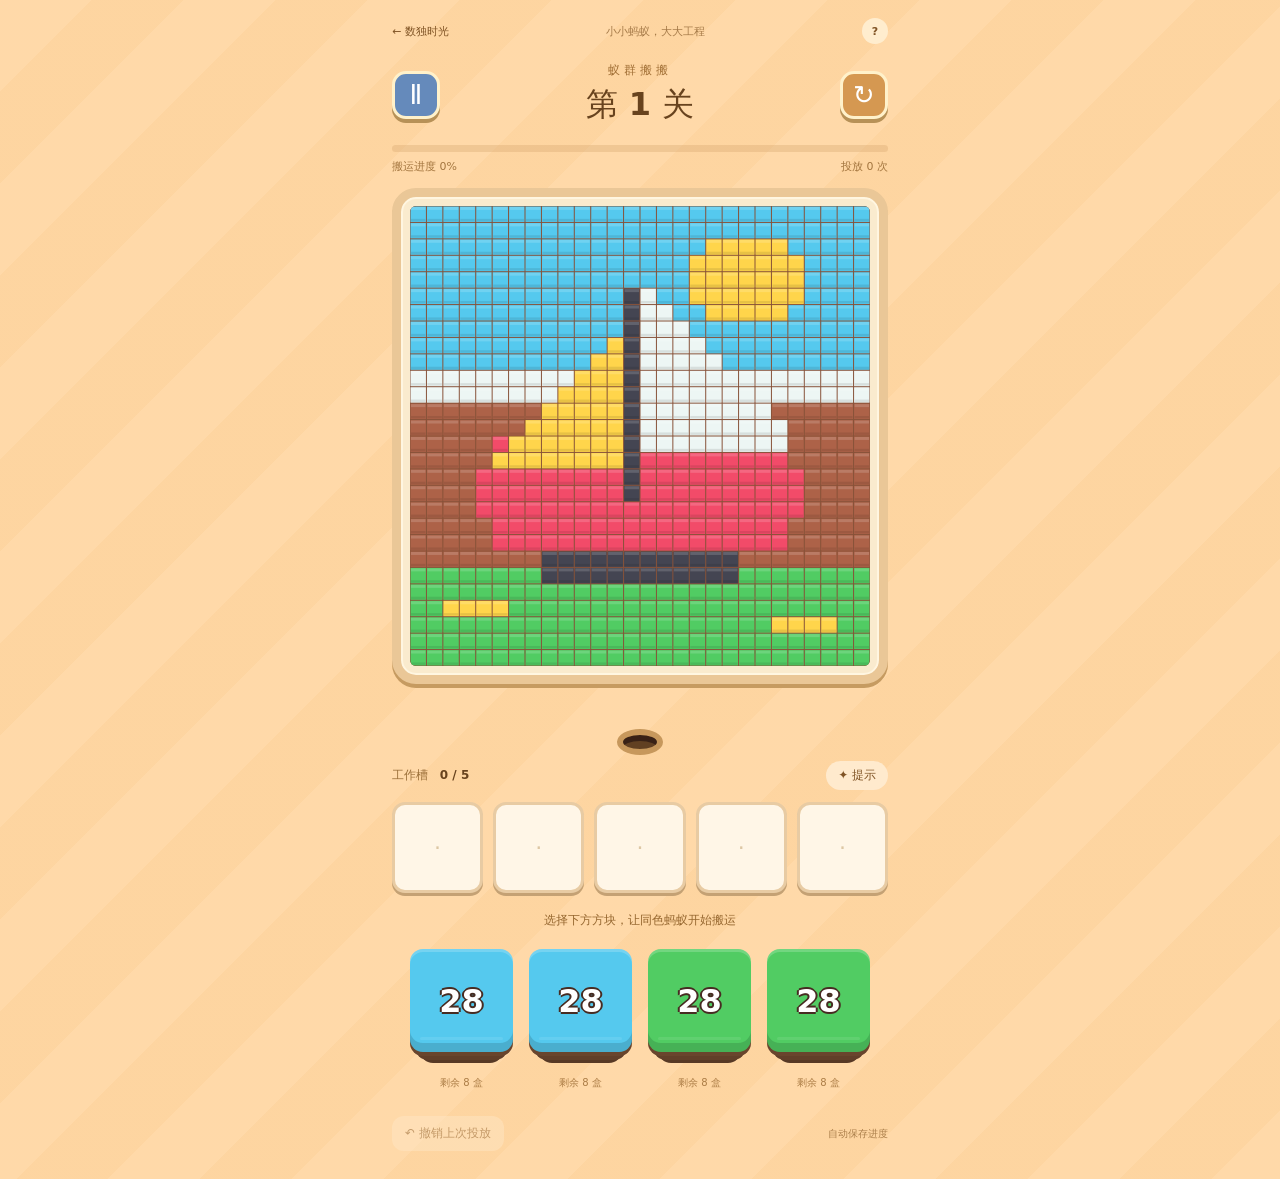
==== colony/index.html @ 5b14255b "Add ant colony pixel clearing browser game" ====
<!doctype html>
<html lang="zh-CN"><head><meta charset="utf-8"><meta name="viewport" content="width=device-width,initial-scale=1"><meta name="theme-color" content="#ffdab0"><title>蚁群搬搬 · 像素消除</title><link rel="stylesheet" href="style.css"><script src="engine.js" defer></script><script src="game.js" defer></script></head>
<body><main>
<nav><a href="../index.html">← 数独时光</a><span>小小蚂蚁，大大工程</span><button id="help" aria-label="游戏说明">?</button></nav>
<header><button id="pause" aria-label="暂停游戏">Ⅱ</button><div><p>蚁群搬搬</p><h1>第 <span id="level">1</span> 关</h1></div><button id="restart" aria-label="重新开始">↻</button></header>
<div class="progress"><div id="progress-fill"></div></div><p class="progress-caption"><span id="progress-text">搬运进度 0%</span><span id="moves">投放 0 次</span></p>
<section class="frame"><canvas id="picture" aria-label="待搬运的彩色像素图案"></canvas><div id="overlay" hidden><h2 id="overlay-title"></h2><p id="overlay-text"></p><button id="overlay-action">继续</button></div></section>
<div class="trail"><canvas id="ants" aria-hidden="true"></canvas><div class="nest"></div></div>
<div class="slot-heading"><span>工作槽 <strong id="slot-count">0 / 5</strong></span><button id="hint">✦ 提示</button></div><div id="slots" aria-label="五个工作槽"></div>
<p id="message" role="status">选择下方方块，让同色蚂蚁开始搬运</p>
<section id="stacks" aria-label="待投放的方块"></section>
<footer><button id="undo">↶ 撤销上次投放</button><span id="save-status">自动保存进度</span></footer>
<dialog id="instructions"><h2>蚁群搬搬</h2><p>点击每列最上面的方块，把它放进工作槽。数字代表它能搬走的同色像素数量。</p><p>蚂蚁只能搬走图案边缘、或与空白相邻的像素。搬空一盒就会腾出槽位；5 个槽都满且无法搬运时，本局失败。</p><p>清空图案即可过关。先观察露在外面的颜色，再选择方块！操作失误可以撤销上一次投放。</p><button id="close-help">知道了</button></dialog>
</main></body></html>
---- colony/style.css ----
:root{font-family:system-ui,-apple-system,sans-serif;color:#68431e;background:#ffd7a4;font-synthesis:none}*{box-sizing:border-box}body{margin:0;background:repeating-linear-gradient(135deg,#ffffff0d 0 65px,#dba14e0a 65px 130px);min-height:100vh}main{max-width:540px;padding:18px 22px 28px;margin:auto}button,a{-webkit-tap-highlight-color:transparent}button{font:inherit;cursor:pointer;touch-action:manipulation;border:0}button:focus-visible,a:focus-visible{outline:3px solid #3670b8;outline-offset:4px}button:disabled{cursor:default;opacity:.45}nav{display:flex;justify-content:space-between;align-items:center;font-size:11px;color:#a67b49}nav a{color:#805425;text-decoration:none}nav button{border-radius:50%;width:26px;height:26px;background:#ffedce;color:#805425;font-weight:bold}header{display:flex;justify-content:space-between;align-items:center;text-align:center;margin:18px 0}header p{font-size:12px;letter-spacing:4px;margin:0 0 4px;color:#a06e34}h1{margin:0;font-size:32px;font-weight:850}header button{background:#658abb;color:white;border:3px solid #fff1ca;border-radius:14px;width:48px;height:48px;font-size:26px;box-shadow:0 4px 0 #b79157}#restart{background:#d59851}.progress{height:7px;background:#d2a16a55;border-radius:8px;overflow:hidden}#progress-fill{height:100%;width:0;background:#77a452;border-radius:8px;transition:width .2s}.progress-caption{display:flex;justify-content:space-between;font-size:11px;margin:7px 0 14px;color:#a3753e}.frame{position:relative;background:#faebce;border:9px solid #eac797;border-radius:24px;box-shadow:0 4px 0 #c69b61, inset 0 0 0 2px #fff6e1;padding:9px;overflow:hidden}#picture{display:block;width:100%;aspect-ratio:1;border-radius:6px;background:#854b32;image-rendering:pixelated}#overlay{position:absolute;inset:0;background:#fff0d9eF;display:flex;flex-direction:column;align-items:center;justify-content:center;text-align:center;padding:24px;backdrop-filter:blur(3px)}#overlay[hidden]{display:none}#overlay h2{font-size:28px;margin:0 0 12px}#overlay p{font-size:14px;line-height:1.8}#overlay button,dialog button{background:#638a4d;color:white;padding:12px 30px;border-radius:12px;box-shadow:0 4px 0 #466637}.trail{height:74px;position:relative}.trail canvas{width:100%;height:100%;display:block}.nest{position:absolute;left:calc(50% - 23px);bottom:3px;width:46px;height:26px;border-radius:50%;background:#614022;border:6px solid #c7985c;box-shadow:inset 0 6px 0 #382116;pointer-events:none}.slot-heading{display:flex;justify-content:space-between;font-size:12px;align-items:center;margin:3px 0 12px;color:#9d713b}.slot-heading strong{margin-left:8px;color:#68431e}.slot-heading button{background:#ffeacd;border-radius:15px;color:#805425;padding:6px 12px}#slots{display:grid;grid-template-columns:repeat(5,minmax(0,1fr));gap:10px}.slot{aspect-ratio:1;background:#fff6e7;border:3px solid #e8cba3;border-radius:13px;box-shadow:0 3px 0 #c4a174;display:flex;align-items:center;justify-content:center}.empty{font-size:22px;color:#ddc7a4}.box{width:100%;aspect-ratio:1;border-radius:13px;background:var(--color);position:relative;display:flex;align-items:center;justify-content:center;font-size:clamp(20px,6vw,32px);font-weight:900;color:white;text-shadow:2px 0 #472c22,-2px 0 #472c22,0 2px #472c22,0 -2px #472c22;box-shadow:inset 0 -9px 0 #0002,inset 0 3px 0 #ffffff30,0 4px 0 #69452d;transition:transform .15s}.box::after{content:'';position:absolute;bottom:12px;left:10%;width:80%;height:3px;background:#ffffff16;border-radius:3px}.slot .box{width:90%;font-size:clamp(19px,5vw,29px)}.waiting{animation:waiting 1.5s infinite}.hinted{outline:4px solid #fff6d2;animation:wiggle .7s infinite}#message{text-align:center;font-size:12px;color:#96672f;min-height:32px;margin:18px 0 6px;line-height:1.5}#stacks{display:grid;grid-template-columns:repeat(4,minmax(0,1fr));gap:16px;padding:0 18px}.stack{position:relative;padding-bottom:38px;min-width:0}.stack button{z-index:3}.stack button:hover:not(:disabled){transform:translateY(-3px)}.stack .behind{position:absolute;left:5%;width:90%;top:14px;z-index:2;pointer-events:none;filter:brightness(.92)}.stack .behind.second{top:27px;left:10%;width:80%;z-index:1;filter:brightness(.83)}.depth{position:absolute;bottom:0;left:0;width:100%;text-align:center;color:#ab7c45;font-size:10px}.finished-stack{aspect-ratio:1;display:flex;align-items:center;justify-content:center;border:2px dashed #c79c6655;border-radius:12px;font-size:22px;color:#ba905c}footer{display:flex;justify-content:space-between;align-items:center;margin-top:26px;font-size:10px;color:#ab7f4b}footer button{padding:9px 13px;background:#ffe8c7;border-radius:12px;color:#805425;font-size:12px}dialog{max-width:380px;width:calc(100% - 40px);border:3px solid #ebc996;border-radius:22px;background:#fff3df;color:#68431e;padding:24px;box-shadow:0 20px 80px #58300d44}dialog::backdrop{background:#45281066}dialog h2{margin-top:0}dialog p{font-size:14px;line-height:1.8}@keyframes waiting{50%{filter:brightness(.88)}}@keyframes wiggle{50%{outline-color:#678f4d}}@media(max-width:360px){main{padding:14px 12px}#stacks{gap:12px;padding:0 12px}#slots{gap:6px}nav span{display:none}.frame{border-width:7px;padding:6px}}@media(prefers-reduced-motion:reduce){*{animation:none!important;transition:none!important}}
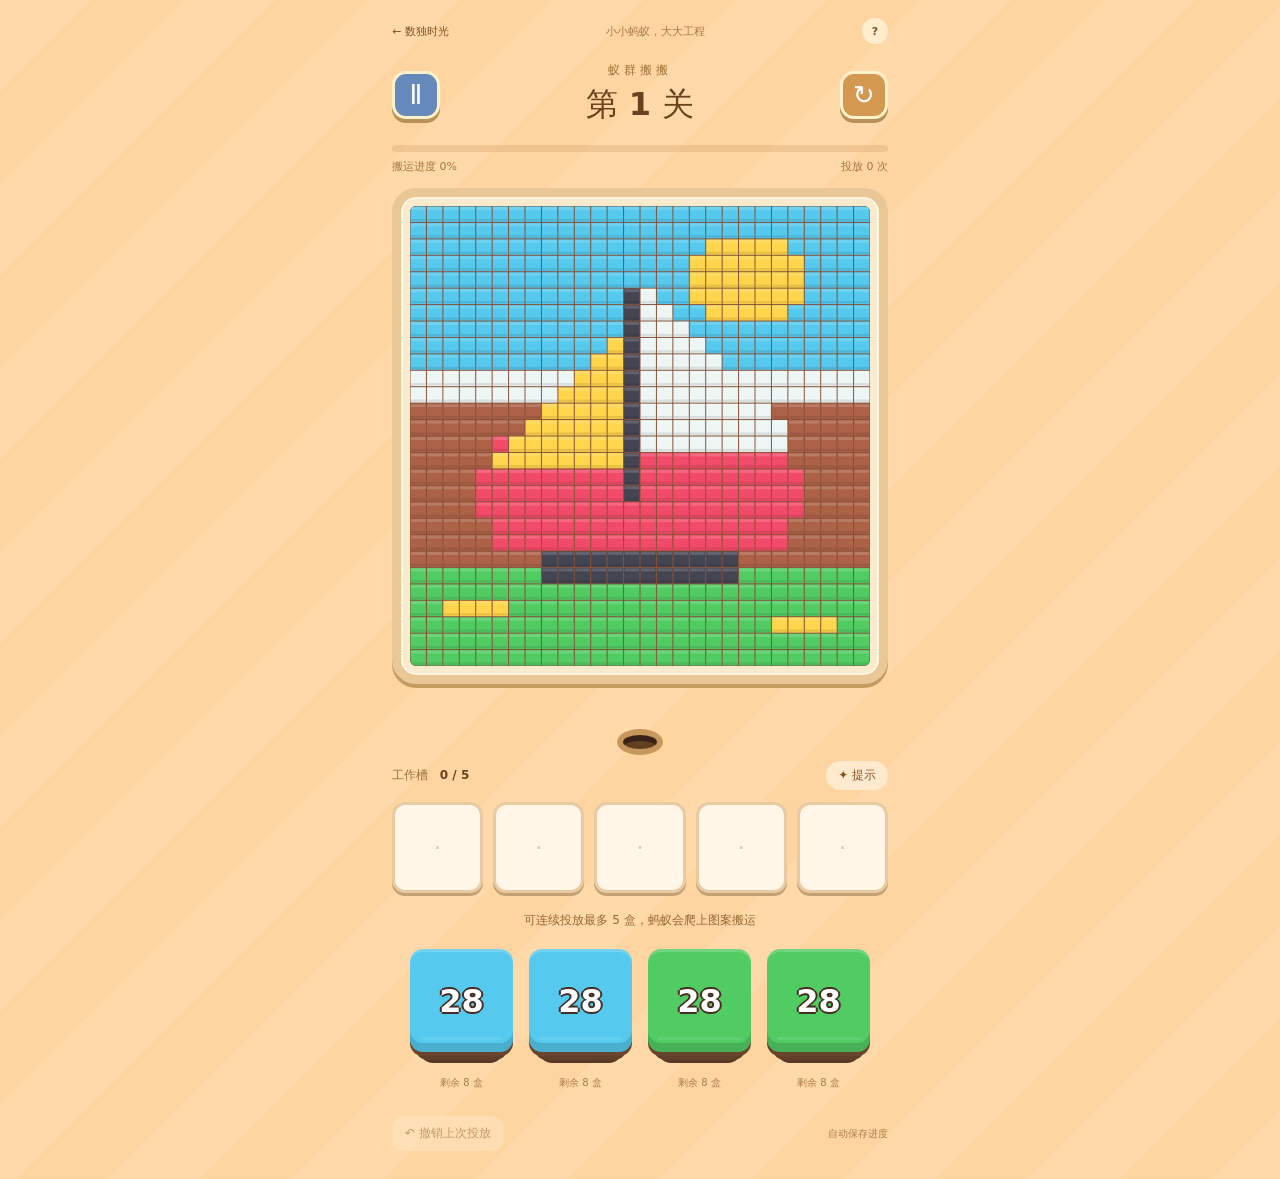
==== commit 95c230da: "Fix concurrent box placement and animate ants harvesting pixels" ====
--- a/colony/index.html
+++ b/colony/index.html
@@ -1,13 +1,13 @@
 <!doctype html>
 <html lang="zh-CN"><head><meta charset="utf-8"><meta name="viewport" content="width=device-width,initial-scale=1"><meta name="theme-color" content="#ffdab0"><title>蚁群搬搬 · 像素消除</title><link rel="stylesheet" href="style.css"><script src="engine.js" defer></script><script src="game.js" defer></script></head>
-<body><main>
+<body><main><canvas id="swarm" aria-hidden="true"></canvas>
 <nav><a href="../index.html">← 数独时光</a><span>小小蚂蚁，大大工程</span><button id="help" aria-label="游戏说明">?</button></nav>
 <header><button id="pause" aria-label="暂停游戏">Ⅱ</button><div><p>蚁群搬搬</p><h1>第 <span id="level">1</span> 关</h1></div><button id="restart" aria-label="重新开始">↻</button></header>
 <div class="progress"><div id="progress-fill"></div></div><p class="progress-caption"><span id="progress-text">搬运进度 0%</span><span id="moves">投放 0 次</span></p>
 <section class="frame"><canvas id="picture" aria-label="待搬运的彩色像素图案"></canvas><div id="overlay" hidden><h2 id="overlay-title"></h2><p id="overlay-text"></p><button id="overlay-action">继续</button></div></section>
 <div class="trail"><canvas id="ants" aria-hidden="true"></canvas><div class="nest"></div></div>
 <div class="slot-heading"><span>工作槽 <strong id="slot-count">0 / 5</strong></span><button id="hint">✦ 提示</button></div><div id="slots" aria-label="五个工作槽"></div>
-<p id="message" role="status">选择下方方块，让同色蚂蚁开始搬运</p>
+<p id="message" role="status">可连续投放最多 5 盒，蚂蚁会爬上图案搬运</p>
 <section id="stacks" aria-label="待投放的方块"></section>
 <footer><button id="undo">↶ 撤销上次投放</button><span id="save-status">自动保存进度</span></footer>
 <dialog id="instructions"><h2>蚁群搬搬</h2><p>点击每列最上面的方块，把它放进工作槽。数字代表它能搬走的同色像素数量。</p><p>蚂蚁只能搬走图案边缘、或与空白相邻的像素。搬空一盒就会腾出槽位；5 个槽都满且无法搬运时，本局失败。</p><p>清空图案即可过关。先观察露在外面的颜色，再选择方块！操作失误可以撤销上一次投放。</p><button id="close-help">知道了</button></dialog>
--- a/colony/style.css
+++ b/colony/style.css
@@ -1 +1,5 @@
 :root{font-family:system-ui,-apple-system,sans-serif;color:#68431e;background:#ffd7a4;font-synthesis:none}*{box-sizing:border-box}body{margin:0;background:repeating-linear-gradient(135deg,#ffffff0d 0 65px,#dba14e0a 65px 130px);min-height:100vh}main{max-width:540px;padding:18px 22px 28px;margin:auto}button,a{-webkit-tap-highlight-color:transparent}button{font:inherit;cursor:pointer;touch-action:manipulation;border:0}button:focus-visible,a:focus-visible{outline:3px solid #3670b8;outline-offset:4px}button:disabled{cursor:default;opacity:.45}nav{display:flex;justify-content:space-between;align-items:center;font-size:11px;color:#a67b49}nav a{color:#805425;text-decoration:none}nav button{border-radius:50%;width:26px;height:26px;background:#ffedce;color:#805425;font-weight:bold}header{display:flex;justify-content:space-between;align-items:center;text-align:center;margin:18px 0}header p{font-size:12px;letter-spacing:4px;margin:0 0 4px;color:#a06e34}h1{margin:0;font-size:32px;font-weight:850}header button{background:#658abb;color:white;border:3px solid #fff1ca;border-radius:14px;width:48px;height:48px;font-size:26px;box-shadow:0 4px 0 #b79157}#restart{background:#d59851}.progress{height:7px;background:#d2a16a55;border-radius:8px;overflow:hidden}#progress-fill{height:100%;width:0;background:#77a452;border-radius:8px;transition:width .2s}.progress-caption{display:flex;justify-content:space-between;font-size:11px;margin:7px 0 14px;color:#a3753e}.frame{position:relative;background:#faebce;border:9px solid #eac797;border-radius:24px;box-shadow:0 4px 0 #c69b61, inset 0 0 0 2px #fff6e1;padding:9px;overflow:hidden}#picture{display:block;width:100%;aspect-ratio:1;border-radius:6px;background:#854b32;image-rendering:pixelated}#overlay{position:absolute;inset:0;background:#fff0d9eF;display:flex;flex-direction:column;align-items:center;justify-content:center;text-align:center;padding:24px;backdrop-filter:blur(3px)}#overlay[hidden]{display:none}#overlay h2{font-size:28px;margin:0 0 12px}#overlay p{font-size:14px;line-height:1.8}#overlay button,dialog button{background:#638a4d;color:white;padding:12px 30px;border-radius:12px;box-shadow:0 4px 0 #466637}.trail{height:74px;position:relative}.trail canvas{width:100%;height:100%;display:block}.nest{position:absolute;left:calc(50% - 23px);bottom:3px;width:46px;height:26px;border-radius:50%;background:#614022;border:6px solid #c7985c;box-shadow:inset 0 6px 0 #382116;pointer-events:none}.slot-heading{display:flex;justify-content:space-between;font-size:12px;align-items:center;margin:3px 0 12px;color:#9d713b}.slot-heading strong{margin-left:8px;color:#68431e}.slot-heading button{background:#ffeacd;border-radius:15px;color:#805425;padding:6px 12px}#slots{display:grid;grid-template-columns:repeat(5,minmax(0,1fr));gap:10px}.slot{aspect-ratio:1;background:#fff6e7;border:3px solid #e8cba3;border-radius:13px;box-shadow:0 3px 0 #c4a174;display:flex;align-items:center;justify-content:center}.empty{font-size:22px;color:#ddc7a4}.box{width:100%;aspect-ratio:1;border-radius:13px;background:var(--color);position:relative;display:flex;align-items:center;justify-content:center;font-size:clamp(20px,6vw,32px);font-weight:900;color:white;text-shadow:2px 0 #472c22,-2px 0 #472c22,0 2px #472c22,0 -2px #472c22;box-shadow:inset 0 -9px 0 #0002,inset 0 3px 0 #ffffff30,0 4px 0 #69452d;transition:transform .15s}.box::after{content:'';position:absolute;bottom:12px;left:10%;width:80%;height:3px;background:#ffffff16;border-radius:3px}.slot .box{width:90%;font-size:clamp(19px,5vw,29px)}.waiting{animation:waiting 1.5s infinite}.hinted{outline:4px solid #fff6d2;animation:wiggle .7s infinite}#message{text-align:center;font-size:12px;color:#96672f;min-height:32px;margin:18px 0 6px;line-height:1.5}#stacks{display:grid;grid-template-columns:repeat(4,minmax(0,1fr));gap:16px;padding:0 18px}.stack{position:relative;padding-bottom:38px;min-width:0}.stack button{z-index:3}.stack button:hover:not(:disabled){transform:translateY(-3px)}.stack .behind{position:absolute;left:5%;width:90%;top:14px;z-index:2;pointer-events:none;filter:brightness(.92)}.stack .behind.second{top:27px;left:10%;width:80%;z-index:1;filter:brightness(.83)}.depth{position:absolute;bottom:0;left:0;width:100%;text-align:center;color:#ab7c45;font-size:10px}.finished-stack{aspect-ratio:1;display:flex;align-items:center;justify-content:center;border:2px dashed #c79c6655;border-radius:12px;font-size:22px;color:#ba905c}footer{display:flex;justify-content:space-between;align-items:center;margin-top:26px;font-size:10px;color:#ab7f4b}footer button{padding:9px 13px;background:#ffe8c7;border-radius:12px;color:#805425;font-size:12px}dialog{max-width:380px;width:calc(100% - 40px);border:3px solid #ebc996;border-radius:22px;background:#fff3df;color:#68431e;padding:24px;box-shadow:0 20px 80px #58300d44}dialog::backdrop{background:#45281066}dialog h2{margin-top:0}dialog p{font-size:14px;line-height:1.8}@keyframes waiting{50%{filter:brightness(.88)}}@keyframes wiggle{50%{outline-color:#678f4d}}@media(max-width:360px){main{padding:14px 12px}#stacks{gap:12px;padding:0 12px}#slots{gap:6px}nav span{display:none}.frame{border-width:7px;padding:6px}}@media(prefers-reduced-motion:reduce){*{animation:none!important;transition:none!important}}
+
+main{position:relative}#swarm{position:absolute;inset:0;width:100%;height:100%;pointer-events:none;z-index:5}#overlay{z-index:6}.trail #ants{visibility:hidden}.slot-heading,footer{position:relative;z-index:7}
+
+.stack button:disabled{opacity:1;filter:saturate(.65) brightness(.9)}
